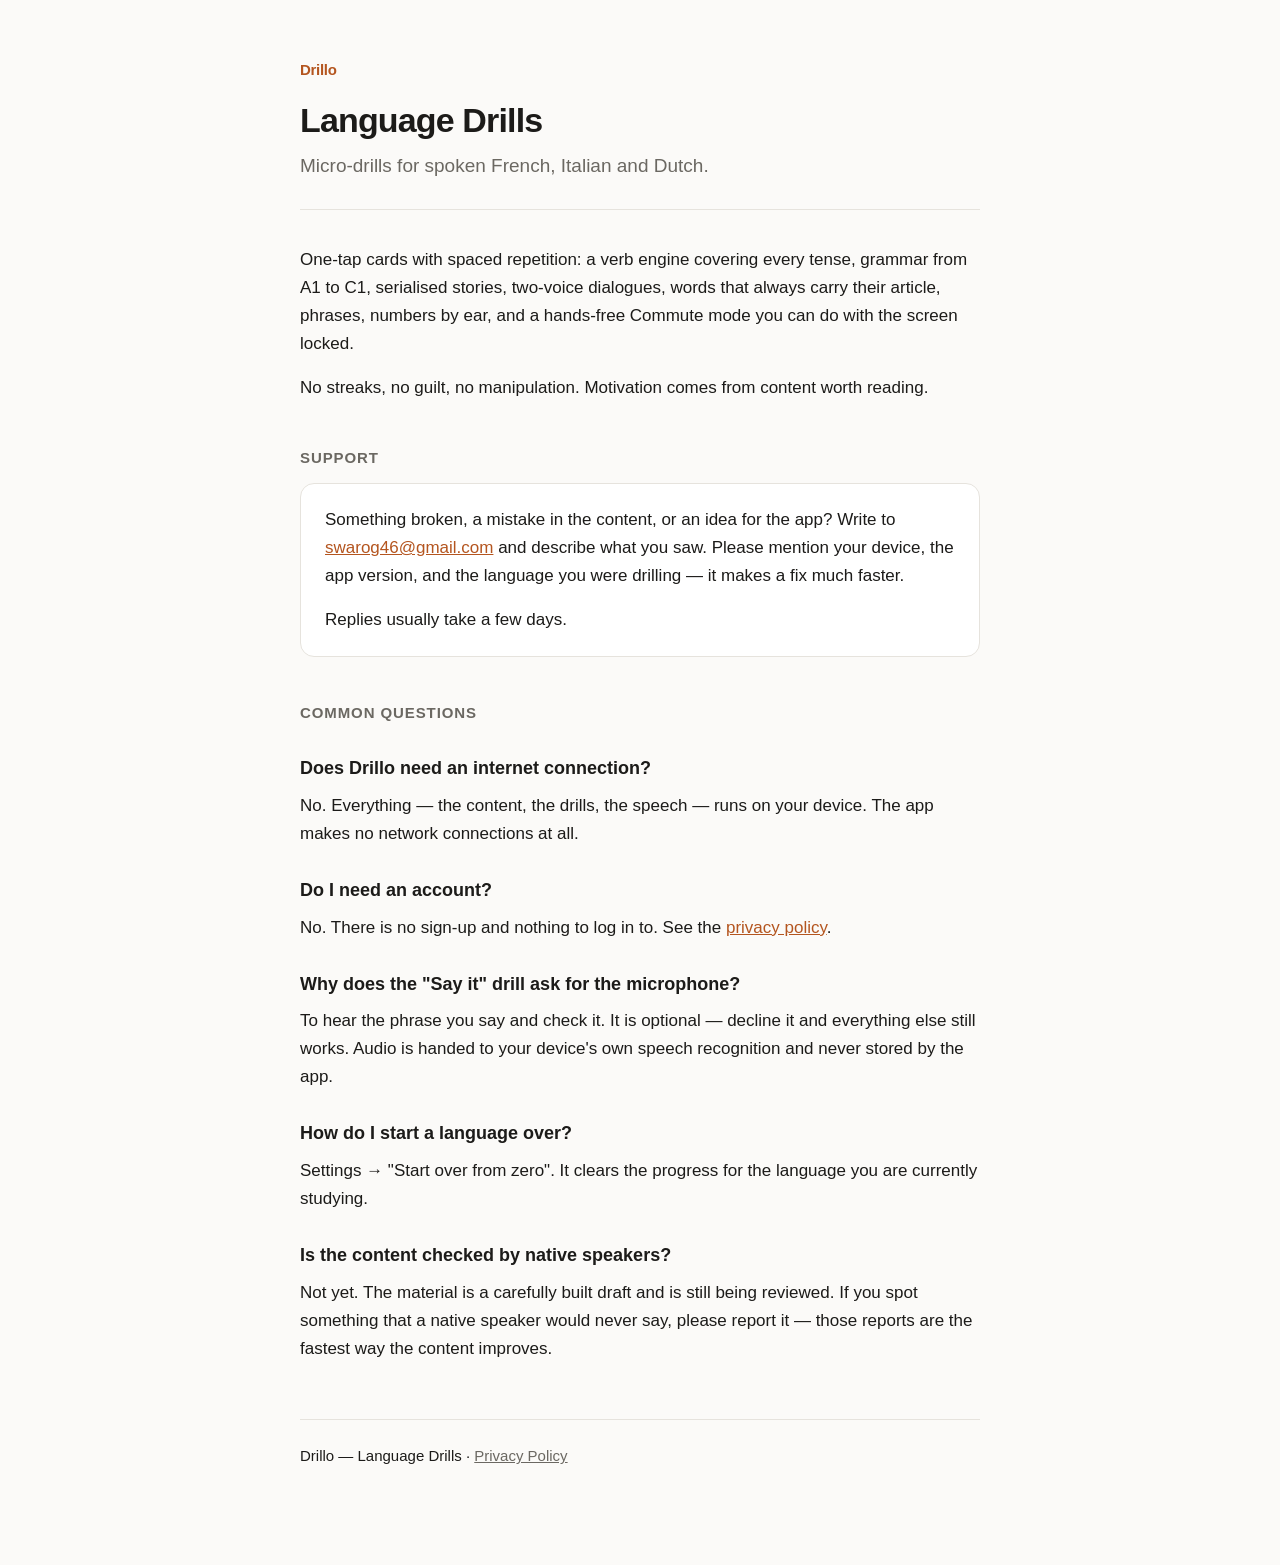
==== index.html @ 1cc0cf23 "Drillo: privacy policy and support page Static pages for the App Store listing. No build step — plai" ====
<!DOCTYPE html>
<html lang="en">
<head>
<meta charset="utf-8">
<meta name="viewport" content="width=device-width, initial-scale=1">
<title>Drillo — Language Drills</title>
<meta name="description" content="Drillo — micro-drills for spoken French, Italian and Dutch. Support and contact.">
<link rel="stylesheet" href="style.css">
</head>
<body>
<div class="wrap">

<header>
  <span class="mark">Drillo</span>
  <h1>Language Drills</h1>
  <p class="lede">Micro-drills for spoken French, Italian and Dutch.</p>
</header>

<p>One-tap cards with spaced repetition: a verb engine covering every tense, grammar from A1 to C1,
serialised stories, two-voice dialogues, words that always carry their article, phrases, numbers by
ear, and a hands-free Commute mode you can do with the screen locked.</p>
<p>No streaks, no guilt, no manipulation. Motivation comes from content worth reading.</p>

<h2>Support</h2>
<div class="card">
  <p>Something broken, a mistake in the content, or an idea for the app? Write to
  <a href="mailto:swarog46@gmail.com">swarog46@gmail.com</a> and describe what you saw. Please mention your
  device, the app version, and the language you were drilling — it makes a fix much faster.</p>
  <p>Replies usually take a few days.</p>
</div>

<h2>Common questions</h2>

<h3>Does Drillo need an internet connection?</h3>
<p>No. Everything — the content, the drills, the speech — runs on your device. The app makes no
network connections at all.</p>

<h3>Do I need an account?</h3>
<p>No. There is no sign-up and nothing to log in to. See the
<a href="privacy.html">privacy policy</a>.</p>

<h3>Why does the "Say it" drill ask for the microphone?</h3>
<p>To hear the phrase you say and check it. It is optional — decline it and everything else still
works. Audio is handed to your device's own speech recognition and never stored by the app.</p>

<h3>How do I start a language over?</h3>
<p>Settings → "Start over from zero". It clears the progress for the language you are currently
studying.</p>

<h3>Is the content checked by native speakers?</h3>
<p>Not yet. The material is a carefully built draft and is still being reviewed. If you spot
something that a native speaker would never say, please report it — those reports are the fastest
way the content improves.</p>

<footer>
  <p>Drillo — Language Drills · <a href="privacy.html">Privacy Policy</a></p>
</footer>

</div>
</body>
</html>
---- style.css ----
:root {
  --bg: #fbfaf8;
  --surface: #ffffff;
  --text: #1c1b19;
  --muted: #6b6862;
  --rule: #e6e3dd;
  --accent: #b4551f;
}
@media (prefers-color-scheme: dark) {
  :root {
    --bg: #171614;
    --surface: #201f1c;
    --text: #eceae5;
    --muted: #9c9891;
    --rule: #33312d;
    --accent: #e08a4f;
  }
}
* { box-sizing: border-box; }
html { -webkit-text-size-adjust: 100%; }
body {
  margin: 0;
  background: var(--bg);
  color: var(--text);
  font: 17px/1.65 -apple-system, BlinkMacSystemFont, "Segoe UI", Inter, Roboto, Helvetica, Arial, sans-serif;
  padding: 0 20px 80px;
}
.wrap { max-width: 680px; margin: 0 auto; }
header { padding: 56px 0 28px; border-bottom: 1px solid var(--rule); margin-bottom: 36px; }
.mark {
  display: inline-block; font-weight: 700; letter-spacing: -0.02em;
  font-size: 15px; color: var(--accent); text-decoration: none; margin-bottom: 18px;
}
h1 { font-size: 34px; line-height: 1.15; letter-spacing: -0.025em; margin: 0 0 10px; font-weight: 700; }
h2 {
  font-size: 15px; letter-spacing: 0.06em; text-transform: uppercase;
  color: var(--muted); margin: 44px 0 12px; font-weight: 600;
}
h3 { font-size: 18px; margin: 28px 0 8px; font-weight: 600; }
p, li { color: var(--text); }
p { margin: 0 0 16px; }
ul { margin: 0 0 16px; padding-left: 22px; }
li { margin-bottom: 8px; }
a { color: var(--accent); }
.lede { font-size: 19px; color: var(--muted); margin-bottom: 0; }
.date { font-size: 15px; color: var(--muted); margin: 0; }
.card {
  background: var(--surface); border: 1px solid var(--rule); border-radius: 14px;
  padding: 22px 24px; margin: 0 0 20px;
}
.card p:last-child, .card ul:last-child { margin-bottom: 0; }
.big { font-size: 19px; font-weight: 600; margin-bottom: 12px; }
footer {
  margin-top: 56px; padding-top: 24px; border-top: 1px solid var(--rule);
  color: var(--muted); font-size: 15px;
}
footer a { color: var(--muted); }
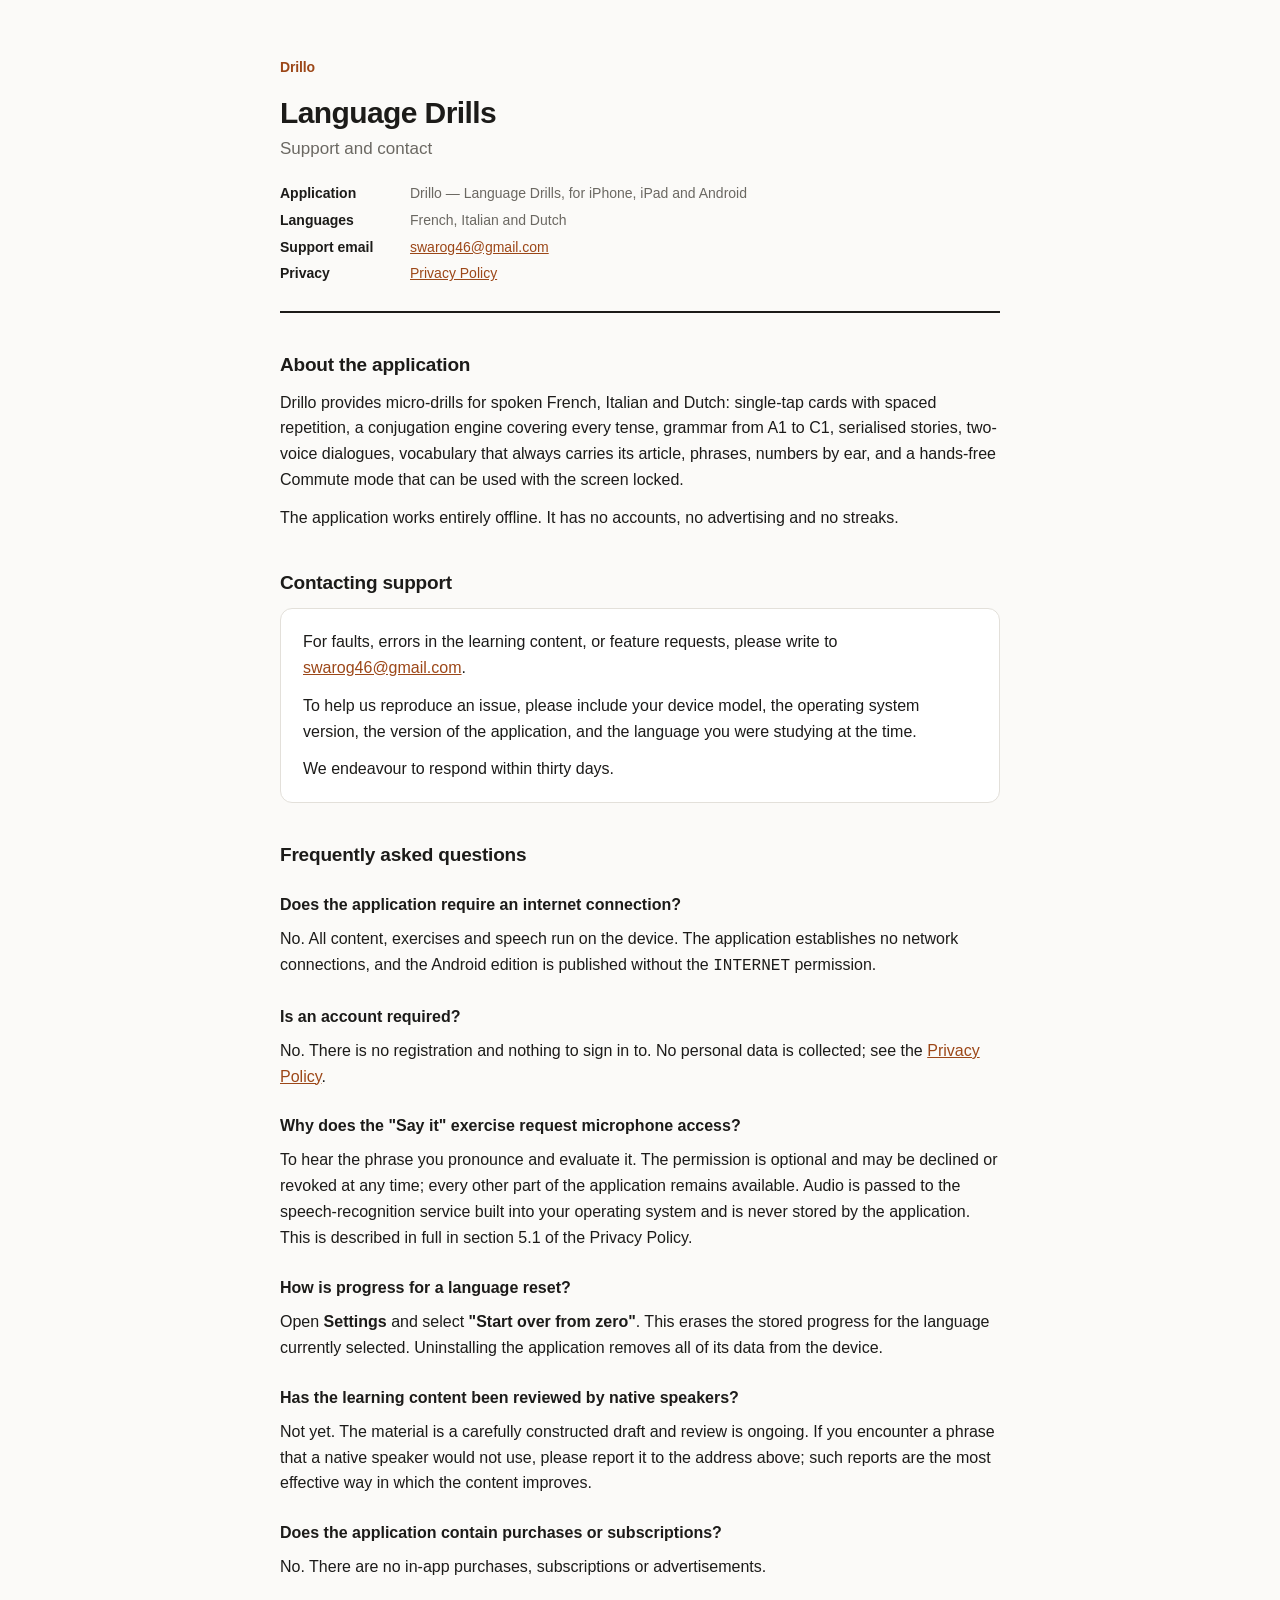
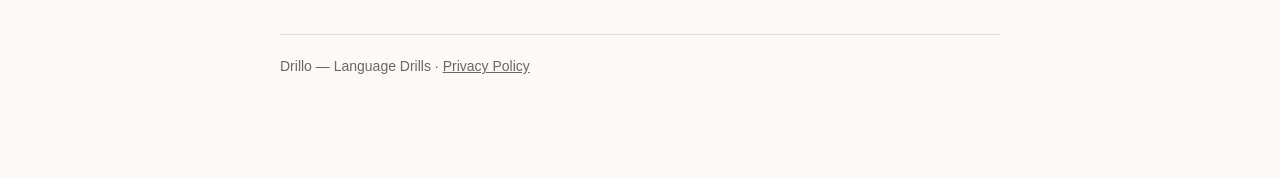
==== commit 26a592f4: "Rewrite the policy as a formal numbered document Seventeen numbered sections with a table of content" ====
--- a/index.html
+++ b/index.html
@@ -4,7 +4,7 @@
 <meta charset="utf-8">
 <meta name="viewport" content="width=device-width, initial-scale=1">
 <title>Drillo — Language Drills</title>
-<meta name="description" content="Drillo — micro-drills for spoken French, Italian and Dutch. Support and contact.">
+<meta name="description" content="Drillo — Language Drills. Support, contact details and frequently asked questions for the iOS and Android application.">
 <link rel="stylesheet" href="style.css">
 </head>
 <body>
@@ -13,44 +13,59 @@
 <header>
   <span class="mark">Drillo</span>
   <h1>Language Drills</h1>
-  <p class="lede">Micro-drills for spoken French, Italian and Dutch.</p>
+  <p class="sub">Support and contact</p>
+  <dl class="meta">
+    <div><dt>Application</dt><dd>Drillo — Language Drills, for iPhone, iPad and Android</dd></div>
+    <div><dt>Languages</dt><dd>French, Italian and Dutch</dd></div>
+    <div><dt>Support email</dt><dd><a href="mailto:swarog46@gmail.com">swarog46@gmail.com</a></dd></div>
+    <div><dt>Privacy</dt><dd><a href="privacy.html">Privacy Policy</a></dd></div>
+  </dl>
 </header>
 
-<p>One-tap cards with spaced repetition: a verb engine covering every tense, grammar from A1 to C1,
-serialised stories, two-voice dialogues, words that always carry their article, phrases, numbers by
-ear, and a hands-free Commute mode you can do with the screen locked.</p>
-<p>No streaks, no guilt, no manipulation. Motivation comes from content worth reading.</p>
+<h2>About the application</h2>
+<p>Drillo provides micro-drills for spoken French, Italian and Dutch: single-tap cards with spaced
+repetition, a conjugation engine covering every tense, grammar from A1 to C1, serialised stories,
+two-voice dialogues, vocabulary that always carries its article, phrases, numbers by ear, and a
+hands-free Commute mode that can be used with the screen locked.</p>
+<p>The application works entirely offline. It has no accounts, no advertising and no streaks.</p>
 
-<h2>Support</h2>
+<h2>Contacting support</h2>
 <div class="card">
-  <p>Something broken, a mistake in the content, or an idea for the app? Write to
-  <a href="mailto:swarog46@gmail.com">swarog46@gmail.com</a> and describe what you saw. Please mention your
-  device, the app version, and the language you were drilling — it makes a fix much faster.</p>
-  <p>Replies usually take a few days.</p>
+  <p>For faults, errors in the learning content, or feature requests, please write to
+  <a href="mailto:swarog46@gmail.com">swarog46@gmail.com</a>.</p>
+  <p>To help us reproduce an issue, please include your device model, the operating system version,
+  the version of the application, and the language you were studying at the time.</p>
+  <p>We endeavour to respond within thirty days.</p>
 </div>
 
-<h2>Common questions</h2>
+<h2>Frequently asked questions</h2>
 
-<h3>Does Drillo need an internet connection?</h3>
-<p>No. Everything — the content, the drills, the speech — runs on your device. The app makes no
-network connections at all.</p>
+<h3>Does the application require an internet connection?</h3>
+<p>No. All content, exercises and speech run on the device. The application establishes no network
+connections, and the Android edition is published without the <code>INTERNET</code> permission.</p>
 
-<h3>Do I need an account?</h3>
-<p>No. There is no sign-up and nothing to log in to. See the
-<a href="privacy.html">privacy policy</a>.</p>
+<h3>Is an account required?</h3>
+<p>No. There is no registration and nothing to sign in to. No personal data is collected; see the
+<a href="privacy.html">Privacy Policy</a>.</p>
 
-<h3>Why does the "Say it" drill ask for the microphone?</h3>
-<p>To hear the phrase you say and check it. It is optional — decline it and everything else still
-works. Audio is handed to your device's own speech recognition and never stored by the app.</p>
+<h3>Why does the "Say it" exercise request microphone access?</h3>
+<p>To hear the phrase you pronounce and evaluate it. The permission is optional and may be declined
+or revoked at any time; every other part of the application remains available. Audio is passed to
+the speech-recognition service built into your operating system and is never stored by the
+application. This is described in full in section 5.1 of the Privacy Policy.</p>
 
-<h3>How do I start a language over?</h3>
-<p>Settings → "Start over from zero". It clears the progress for the language you are currently
-studying.</p>
+<h3>How is progress for a language reset?</h3>
+<p>Open <b>Settings</b> and select <b>"Start over from zero"</b>. This erases the stored progress for
+the language currently selected. Uninstalling the application removes all of its data from the
+device.</p>
 
-<h3>Is the content checked by native speakers?</h3>
-<p>Not yet. The material is a carefully built draft and is still being reviewed. If you spot
-something that a native speaker would never say, please report it — those reports are the fastest
-way the content improves.</p>
+<h3>Has the learning content been reviewed by native speakers?</h3>
+<p>Not yet. The material is a carefully constructed draft and review is ongoing. If you encounter a
+phrase that a native speaker would not use, please report it to the address above; such reports are
+the most effective way in which the content improves.</p>
+
+<h3>Does the application contain purchases or subscriptions?</h3>
+<p>No. There are no in-app purchases, subscriptions or advertisements.</p>
 
 <footer>
   <p>Drillo — Language Drills · <a href="privacy.html">Privacy Policy</a></p>
--- a/style.css
+++ b/style.css
@@ -3,8 +3,8 @@
   --surface: #ffffff;
   --text: #1c1b19;
   --muted: #6b6862;
-  --rule: #e6e3dd;
-  --accent: #b4551f;
+  --rule: #e3e0da;
+  --accent: #9c4718;
 }
 @media (prefers-color-scheme: dark) {
   :root {
@@ -22,36 +22,59 @@
   margin: 0;
   background: var(--bg);
   color: var(--text);
-  font: 17px/1.65 -apple-system, BlinkMacSystemFont, "Segoe UI", Inter, Roboto, Helvetica, Arial, sans-serif;
-  padding: 0 20px 80px;
+  font: 16px/1.62 -apple-system, BlinkMacSystemFont, "Segoe UI", Inter, Roboto, Helvetica, Arial, sans-serif;
+  padding: 0 20px 90px;
 }
-.wrap { max-width: 680px; margin: 0 auto; }
-header { padding: 56px 0 28px; border-bottom: 1px solid var(--rule); margin-bottom: 36px; }
+.wrap { max-width: 720px; margin: 0 auto; }
+
+header { padding: 54px 0 24px; border-bottom: 2px solid var(--text); margin-bottom: 30px; }
 .mark {
-  display: inline-block; font-weight: 700; letter-spacing: -0.02em;
-  font-size: 15px; color: var(--accent); text-decoration: none; margin-bottom: 18px;
+  display: inline-block; font-weight: 700; letter-spacing: -0.01em;
+  font-size: 14px; color: var(--accent); text-decoration: none; margin-bottom: 16px;
 }
-h1 { font-size: 34px; line-height: 1.15; letter-spacing: -0.025em; margin: 0 0 10px; font-weight: 700; }
+h1 { font-size: 30px; line-height: 1.2; letter-spacing: -0.02em; margin: 0 0 4px; font-weight: 700; }
+.sub { font-size: 17px; color: var(--muted); margin: 0 0 18px; }
+
+.meta { margin: 0; font-size: 14px; color: var(--muted); }
+.meta div { display: flex; gap: 8px; padding: 2px 0; }
+.meta dt { min-width: 122px; font-weight: 600; color: var(--text); }
+.meta dd { margin: 0; }
+
 h2 {
-  font-size: 15px; letter-spacing: 0.06em; text-transform: uppercase;
-  color: var(--muted); margin: 44px 0 12px; font-weight: 600;
+  font-size: 19px; line-height: 1.3; letter-spacing: -0.01em;
+  margin: 40px 0 12px; font-weight: 700; scroll-margin-top: 16px;
 }
-h3 { font-size: 18px; margin: 28px 0 8px; font-weight: 600; }
-p, li { color: var(--text); }
-p { margin: 0 0 16px; }
-ul { margin: 0 0 16px; padding-left: 22px; }
-li { margin-bottom: 8px; }
+h3 { font-size: 16px; margin: 24px 0 8px; font-weight: 650; }
+
+p { margin: 0 0 12px; }
 a { color: var(--accent); }
-.lede { font-size: 19px; color: var(--muted); margin-bottom: 0; }
-.date { font-size: 15px; color: var(--muted); margin: 0; }
+
+/* Numbered clauses with a hanging indent */
+.c { padding-left: 2.9em; text-indent: -2.9em; margin: 0 0 11px; }
+.c > b { font-weight: 600; font-variant-numeric: tabular-nums; }
+
+ul.alpha { list-style: none; padding: 0; margin: 0 0 12px 2.9em; }
+ul.alpha li { padding-left: 1.9em; text-indent: -1.9em; margin-bottom: 7px; }
+
+nav.toc {
+  background: var(--surface); border: 1px solid var(--rule); border-radius: 12px;
+  padding: 20px 24px; margin: 0 0 8px;
+}
+nav.toc h2 { margin: 0 0 10px; font-size: 14px; letter-spacing: 0.05em; text-transform: uppercase; color: var(--muted); }
+nav.toc ol { list-style: none; padding: 0; margin: 0; columns: 2; column-gap: 32px; font-size: 14.5px; }
+nav.toc li { margin-bottom: 5px; break-inside: avoid; }
+nav.toc a { text-decoration: none; color: var(--text); }
+nav.toc a:hover { color: var(--accent); text-decoration: underline; }
+@media (max-width: 560px) { nav.toc ol { columns: 1; } }
+
 .card {
-  background: var(--surface); border: 1px solid var(--rule); border-radius: 14px;
-  padding: 22px 24px; margin: 0 0 20px;
+  background: var(--surface); border: 1px solid var(--rule); border-radius: 12px;
+  padding: 20px 22px; margin: 0 0 18px;
 }
-.card p:last-child, .card ul:last-child { margin-bottom: 0; }
-.big { font-size: 19px; font-weight: 600; margin-bottom: 12px; }
+.card p:last-child { margin-bottom: 0; }
+
 footer {
-  margin-top: 56px; padding-top: 24px; border-top: 1px solid var(--rule);
-  color: var(--muted); font-size: 15px;
+  margin-top: 54px; padding-top: 20px; border-top: 1px solid var(--rule);
+  color: var(--muted); font-size: 14px;
 }
 footer a { color: var(--muted); }
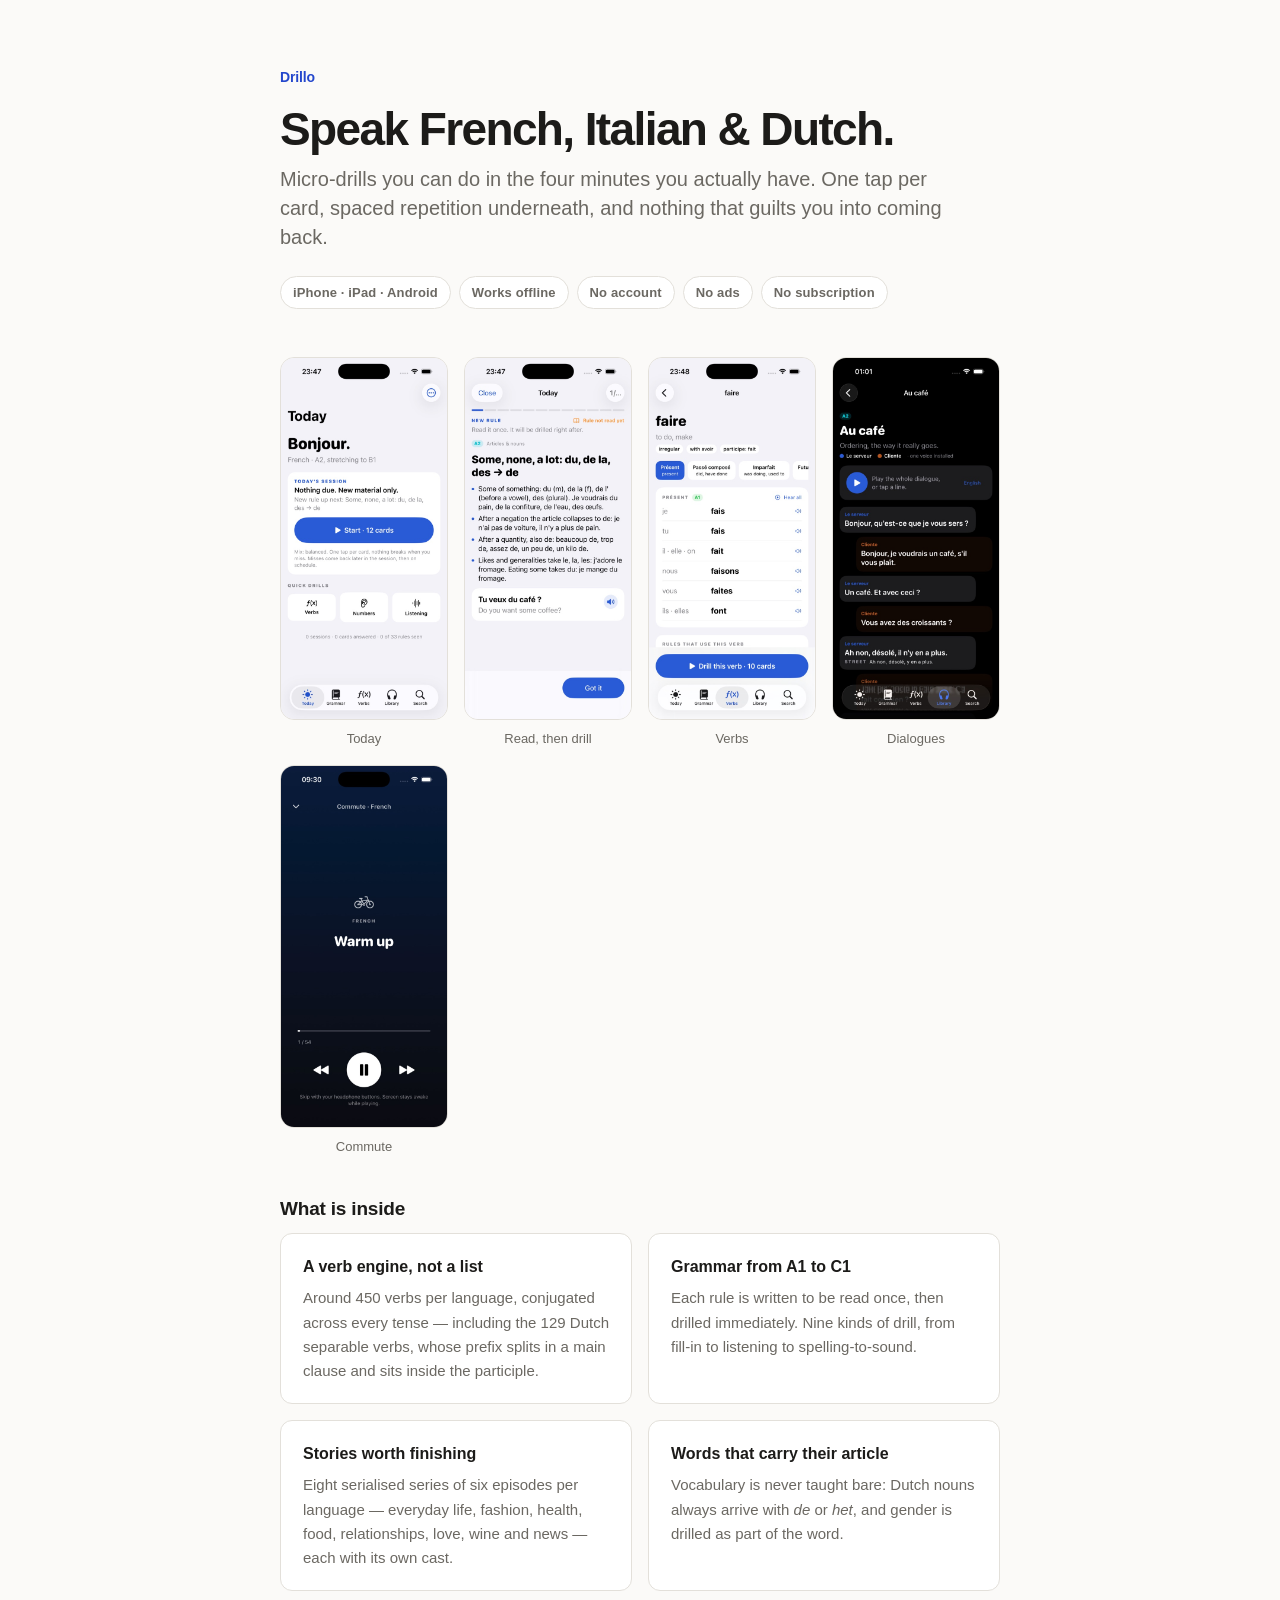
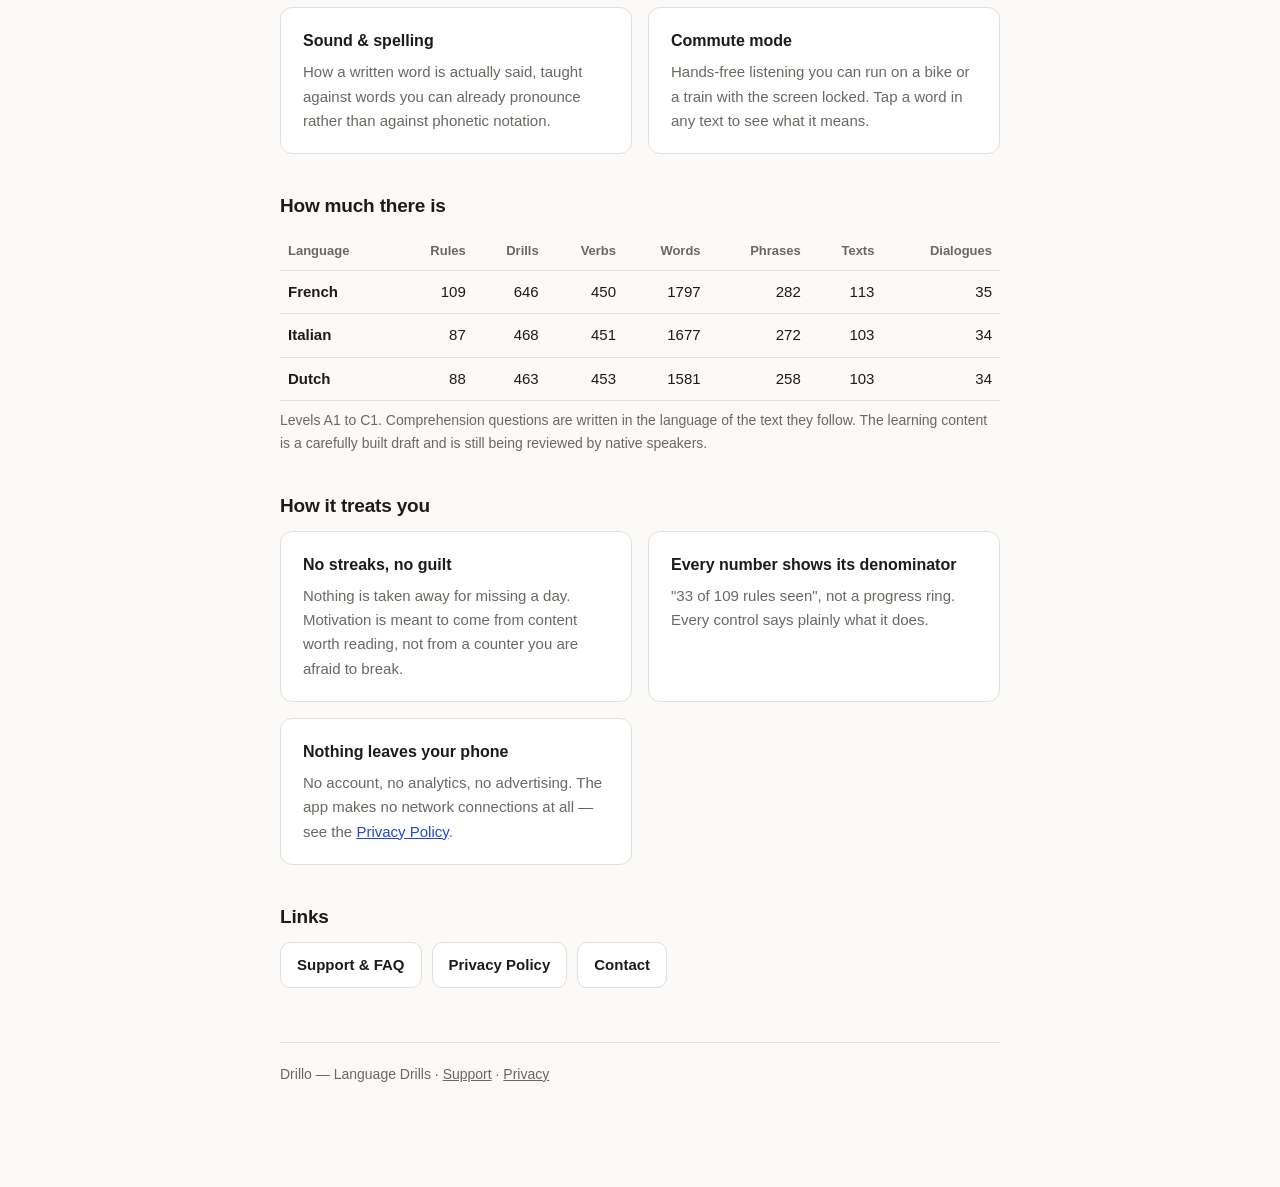
==== commit 14534de9: "Add a marketing landing page, move support to its own URL App Store Connect takes three separate lin" ====
--- a/index.html
+++ b/index.html
@@ -4,71 +4,115 @@
 <meta charset="utf-8">
 <meta name="viewport" content="width=device-width, initial-scale=1">
 <title>Drillo — Language Drills</title>
-<meta name="description" content="Drillo — Language Drills. Support, contact details and frequently asked questions for the iOS and Android application.">
+<meta name="description" content="Drillo — micro-drills for spoken French, Italian and Dutch. Spaced repetition, a verb engine covering every tense, grammar from A1 to C1, serialised stories and a hands-free Commute mode. Works entirely offline.">
+<meta property="og:title" content="Drillo — Language Drills">
+<meta property="og:description" content="Micro-drills for spoken French, Italian and Dutch. Works entirely offline.">
+<meta property="og:type" content="website">
 <link rel="stylesheet" href="style.css">
 </head>
 <body>
 <div class="wrap">
 
-<header>
+<header class="hero">
   <span class="mark">Drillo</span>
-  <h1>Language Drills</h1>
-  <p class="sub">Support and contact</p>
-  <dl class="meta">
-    <div><dt>Application</dt><dd>Drillo — Language Drills, for iPhone, iPad and Android</dd></div>
-    <div><dt>Languages</dt><dd>French, Italian and Dutch</dd></div>
-    <div><dt>Support email</dt><dd><a href="mailto:swarog46@gmail.com">swarog46@gmail.com</a></dd></div>
-    <div><dt>Privacy</dt><dd><a href="privacy.html">Privacy Policy</a></dd></div>
-  </dl>
+  <h1>Speak French, Italian&nbsp;&amp;&nbsp;Dutch.</h1>
+  <p class="tag">Micro-drills you can do in the four minutes you actually have. One tap per card,
+  spaced repetition underneath, and nothing that guilts you into coming back.</p>
+  <ul class="badges">
+    <li>iPhone · iPad · Android</li>
+    <li>Works offline</li>
+    <li>No account</li>
+    <li>No ads</li>
+    <li>No subscription</li>
+  </ul>
 </header>
 
-<h2>About the application</h2>
-<p>Drillo provides micro-drills for spoken French, Italian and Dutch: single-tap cards with spaced
-repetition, a conjugation engine covering every tense, grammar from A1 to C1, serialised stories,
-two-voice dialogues, vocabulary that always carries its article, phrases, numbers by ear, and a
-hands-free Commute mode that can be used with the screen locked.</p>
-<p>The application works entirely offline. It has no accounts, no advertising and no streaks.</p>
-
-<h2>Contacting support</h2>
-<div class="card">
-  <p>For faults, errors in the learning content, or feature requests, please write to
-  <a href="mailto:swarog46@gmail.com">swarog46@gmail.com</a>.</p>
-  <p>To help us reproduce an issue, please include your device model, the operating system version,
-  the version of the application, and the language you were studying at the time.</p>
-  <p>We endeavour to respond within thirty days.</p>
+<div class="shots">
+  <figure><img src="images/01-today.jpg" alt="The Today screen, showing the session due and three quick drills" loading="lazy"><figcaption>Today</figcaption></figure>
+  <figure><img src="images/02-session.jpg" alt="A grammar rule presented before it is drilled" loading="lazy"><figcaption>Read, then drill</figcaption></figure>
+  <figure><img src="images/05-verb.jpg" alt="A verb conjugation table" loading="lazy"><figcaption>Verbs</figcaption></figure>
+  <figure><img src="images/24-dialogue.jpg" alt="A two-voice dialogue" loading="lazy"><figcaption>Dialogues</figcaption></figure>
+  <figure><img src="images/42-commute-playing.jpg" alt="Commute mode playing with the screen locked" loading="lazy"><figcaption>Commute</figcaption></figure>
 </div>
 
-<h2>Frequently asked questions</h2>
+<h2>What is inside</h2>
+<div class="grid">
+  <div class="card">
+    <h3>A verb engine, not a list</h3>
+    <p>Around 450 verbs per language, conjugated across every tense — including the 129 Dutch
+    separable verbs, whose prefix splits in a main clause and sits inside the participle.</p>
+  </div>
+  <div class="card">
+    <h3>Grammar from A1 to C1</h3>
+    <p>Each rule is written to be read once, then drilled immediately. Nine kinds of drill, from
+    fill-in to listening to spelling-to-sound.</p>
+  </div>
+  <div class="card">
+    <h3>Stories worth finishing</h3>
+    <p>Eight serialised series of six episodes per language — everyday life, fashion, health, food,
+    relationships, love, wine and news — each with its own cast.</p>
+  </div>
+  <div class="card">
+    <h3>Words that carry their article</h3>
+    <p>Vocabulary is never taught bare: Dutch nouns always arrive with <i>de</i> or <i>het</i>, and
+    gender is drilled as part of the word.</p>
+  </div>
+  <div class="card">
+    <h3>Sound &amp; spelling</h3>
+    <p>How a written word is actually said, taught against words you can already pronounce rather
+    than against phonetic notation.</p>
+  </div>
+  <div class="card">
+    <h3>Commute mode</h3>
+    <p>Hands-free listening you can run on a bike or a train with the screen locked. Tap a word in
+    any text to see what it means.</p>
+  </div>
+</div>
 
-<h3>Does the application require an internet connection?</h3>
-<p>No. All content, exercises and speech run on the device. The application establishes no network
-connections, and the Android edition is published without the <code>INTERNET</code> permission.</p>
+<h2>How much there is</h2>
+<div class="scroll-x">
+<table class="langs">
+  <thead>
+    <tr><th>Language</th><th>Rules</th><th>Drills</th><th>Verbs</th><th>Words</th><th>Phrases</th><th>Texts</th><th>Dialogues</th></tr>
+  </thead>
+  <tbody>
+    <tr><td>French</td><td>109</td><td>646</td><td>450</td><td>1797</td><td>282</td><td>113</td><td>35</td></tr>
+    <tr><td>Italian</td><td>87</td><td>468</td><td>451</td><td>1677</td><td>272</td><td>103</td><td>34</td></tr>
+    <tr><td>Dutch</td><td>88</td><td>463</td><td>453</td><td>1581</td><td>258</td><td>103</td><td>34</td></tr>
+  </tbody>
+</table>
+</div>
+<p class="note">Levels A1 to C1. Comprehension questions are written in the language of the text they
+follow. The learning content is a carefully built draft and is still being reviewed by native
+speakers.</p>
 
-<h3>Is an account required?</h3>
-<p>No. There is no registration and nothing to sign in to. No personal data is collected; see the
-<a href="privacy.html">Privacy Policy</a>.</p>
+<h2>How it treats you</h2>
+<div class="grid">
+  <div class="card">
+    <h3>No streaks, no guilt</h3>
+    <p>Nothing is taken away for missing a day. Motivation is meant to come from content worth
+    reading, not from a counter you are afraid to break.</p>
+  </div>
+  <div class="card">
+    <h3>Every number shows its denominator</h3>
+    <p>"33 of 109 rules seen", not a progress ring. Every control says plainly what it does.</p>
+  </div>
+  <div class="card">
+    <h3>Nothing leaves your phone</h3>
+    <p>No account, no analytics, no advertising. The app makes no network connections at all — see
+    the <a href="privacy.html">Privacy Policy</a>.</p>
+  </div>
+</div>
 
-<h3>Why does the "Say it" exercise request microphone access?</h3>
-<p>To hear the phrase you pronounce and evaluate it. The permission is optional and may be declined
-or revoked at any time; every other part of the application remains available. Audio is passed to
-the speech-recognition service built into your operating system and is never stored by the
-application. This is described in full in section 5.1 of the Privacy Policy.</p>
-
-<h3>How is progress for a language reset?</h3>
-<p>Open <b>Settings</b> and select <b>"Start over from zero"</b>. This erases the stored progress for
-the language currently selected. Uninstalling the application removes all of its data from the
-device.</p>
-
-<h3>Has the learning content been reviewed by native speakers?</h3>
-<p>Not yet. The material is a carefully constructed draft and review is ongoing. If you encounter a
-phrase that a native speaker would not use, please report it to the address above; such reports are
-the most effective way in which the content improves.</p>
-
-<h3>Does the application contain purchases or subscriptions?</h3>
-<p>No. There are no in-app purchases, subscriptions or advertisements.</p>
+<h2>Links</h2>
+<ul class="links">
+  <li><a href="support.html">Support &amp; FAQ</a></li>
+  <li><a href="privacy.html">Privacy Policy</a></li>
+  <li><a href="mailto:swarog46@gmail.com">Contact</a></li>
+</ul>
 
 <footer>
-  <p>Drillo — Language Drills · <a href="privacy.html">Privacy Policy</a></p>
+  <p>Drillo — Language Drills · <a href="support.html">Support</a> · <a href="privacy.html">Privacy</a></p>
 </footer>
 
 </div>
--- a/style.css
+++ b/style.css
@@ -4,7 +4,7 @@
   --text: #1c1b19;
   --muted: #6b6862;
   --rule: #e3e0da;
-  --accent: #9c4718;
+  --accent: #2447cc;
 }
 @media (prefers-color-scheme: dark) {
   :root {
@@ -13,7 +13,7 @@
     --text: #eceae5;
     --muted: #9c9891;
     --rule: #33312d;
-    --accent: #e08a4f;
+    --accent: #8ba3ff;
   }
 }
 * { box-sizing: border-box; }
@@ -78,3 +78,46 @@
   color: var(--muted); font-size: 14px;
 }
 footer a { color: var(--muted); }
+
+/* ---------- Landing page ---------- */
+.hero { padding: 64px 0 8px; border: 0; margin-bottom: 0; }
+.hero h1 { font-size: 46px; line-height: 1.05; letter-spacing: -0.035em; margin: 0 0 12px; }
+.hero .tag { font-size: 20px; line-height: 1.45; color: var(--muted); margin: 0 0 24px; max-width: 34em; }
+.badges { display: flex; flex-wrap: wrap; gap: 8px; margin: 0 0 8px; padding: 0; list-style: none; }
+.badges li {
+  font-size: 13px; font-weight: 600; letter-spacing: 0.01em;
+  border: 1px solid var(--rule); border-radius: 999px; padding: 5px 12px;
+  color: var(--muted); background: var(--surface);
+}
+
+.shots {
+  display: grid; grid-template-columns: repeat(auto-fit, minmax(150px, 1fr));
+  gap: 16px; margin: 32px 0 8px;
+}
+.shots figure { margin: 0; }
+.shots img {
+  width: 100%; height: auto; display: block;
+  border: 1px solid var(--rule); border-radius: 14px;
+}
+.shots figcaption { font-size: 13px; color: var(--muted); margin-top: 8px; text-align: center; }
+
+.grid { display: grid; grid-template-columns: repeat(auto-fit, minmax(230px, 1fr)); gap: 16px; margin: 0 0 16px; }
+.grid .card { margin: 0; }
+.grid h3 { margin: 0 0 6px; font-size: 16px; }
+.grid p { margin: 0; color: var(--muted); font-size: 15px; }
+
+table.langs { width: 100%; border-collapse: collapse; font-size: 15px; margin: 0 0 8px; }
+table.langs th, table.langs td { text-align: right; padding: 9px 8px; border-bottom: 1px solid var(--rule); }
+table.langs th:first-child, table.langs td:first-child { text-align: left; font-weight: 600; }
+table.langs thead th { font-size: 13px; color: var(--muted); font-weight: 600; white-space: nowrap; }
+table.langs td { font-variant-numeric: tabular-nums; }
+.scroll-x { overflow-x: auto; -webkit-overflow-scrolling: touch; }
+
+.links { display: flex; flex-wrap: wrap; gap: 10px; margin: 8px 0 0; padding: 0; list-style: none; }
+.links a {
+  display: inline-block; text-decoration: none; font-weight: 600; font-size: 15px;
+  border: 1px solid var(--rule); border-radius: 10px; padding: 10px 16px;
+  background: var(--surface); color: var(--text);
+}
+.links a:hover { border-color: var(--accent); color: var(--accent); }
+.note { font-size: 14px; color: var(--muted); }
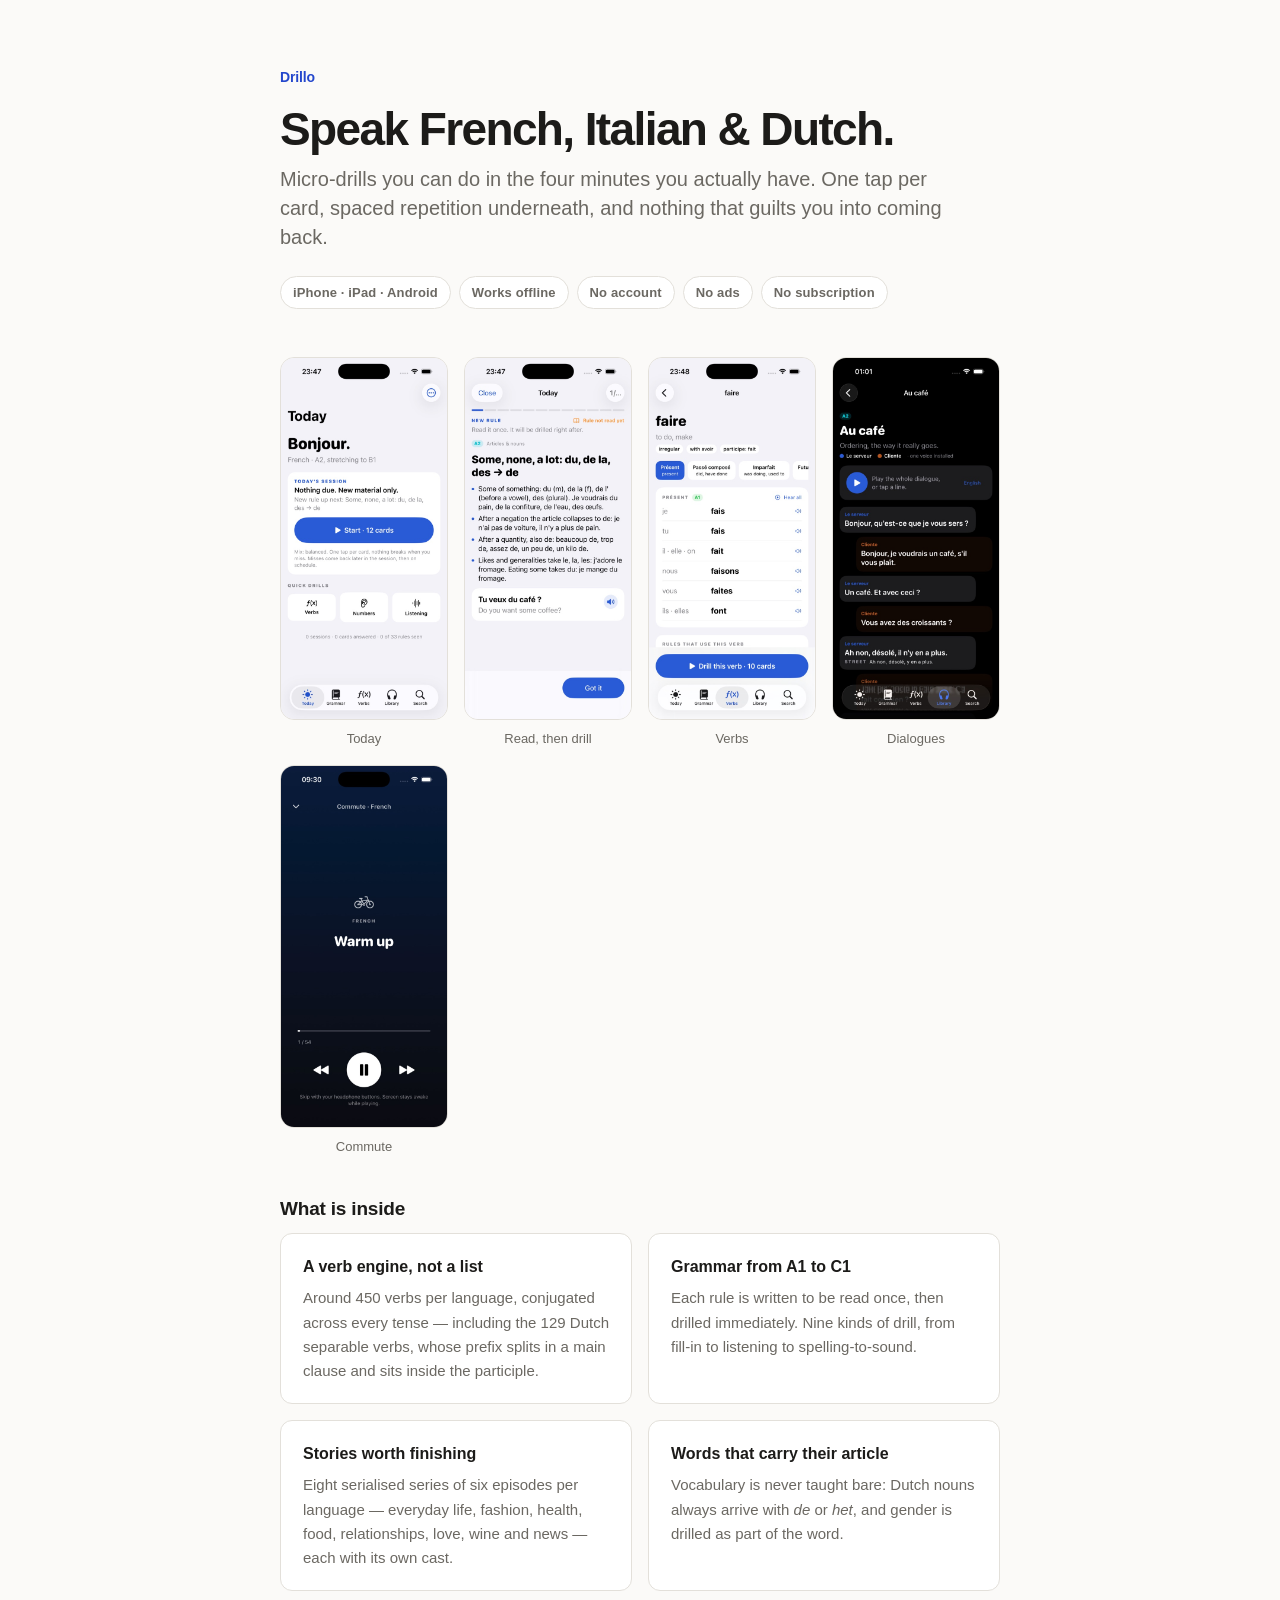
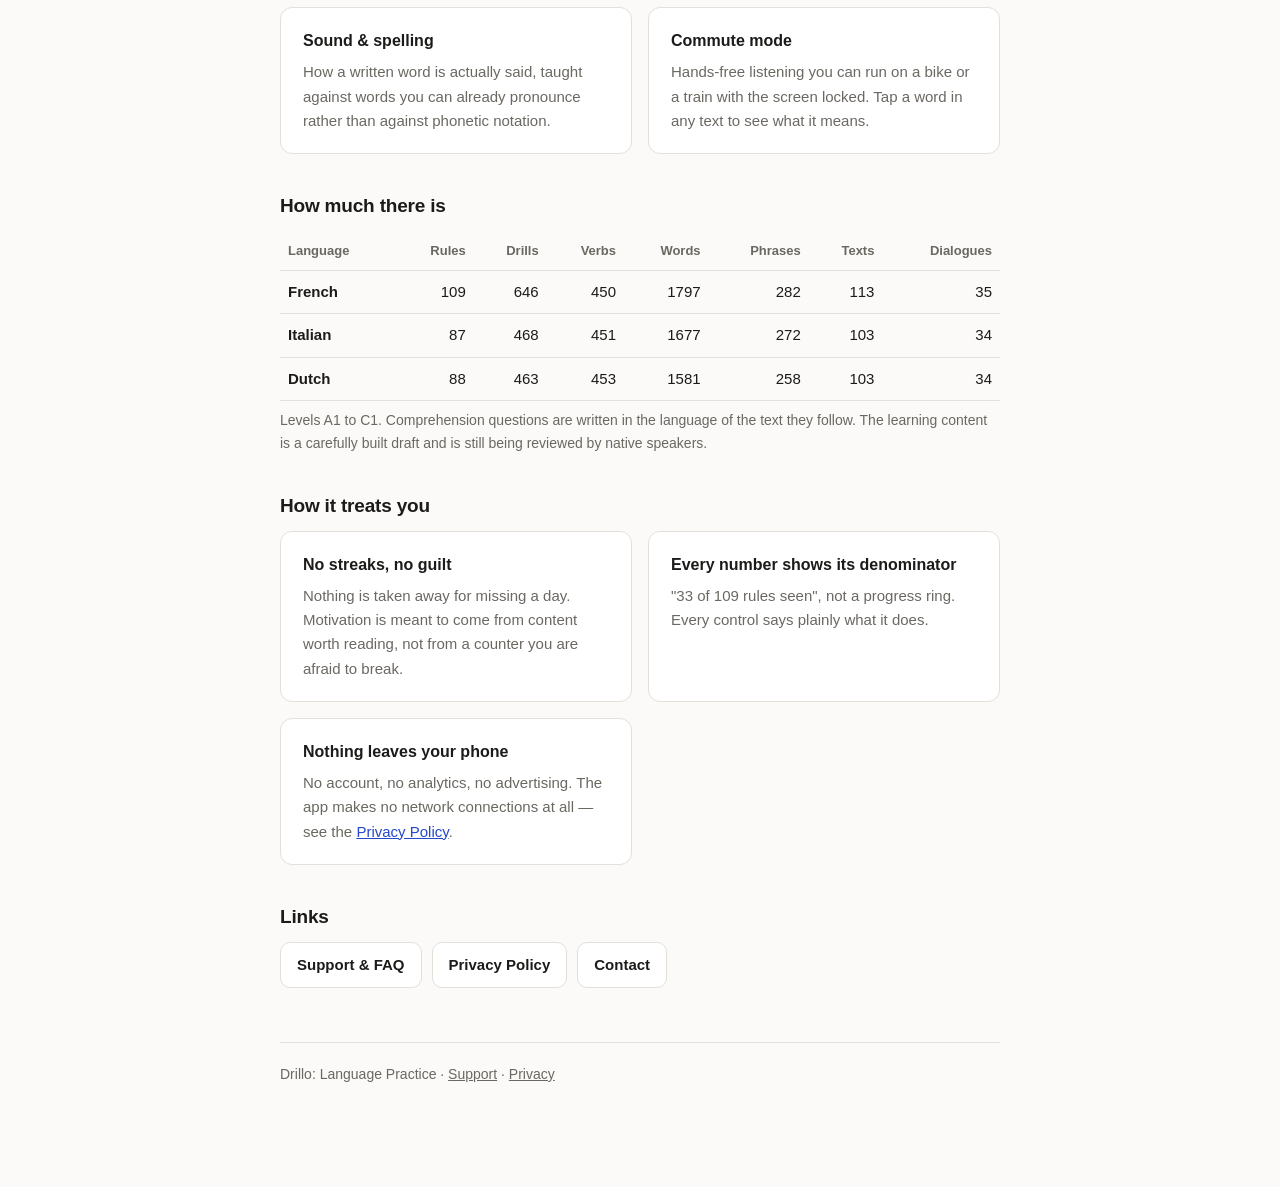
==== commit 89242366: "Trim the policy to what it needs, rename to Drillo: Language Practice Nine sections instead of seven" ====
--- a/index.html
+++ b/index.html
@@ -3,9 +3,9 @@
 <head>
 <meta charset="utf-8">
 <meta name="viewport" content="width=device-width, initial-scale=1">
-<title>Drillo — Language Drills</title>
+<title>Drillo: Language Practice</title>
 <meta name="description" content="Drillo — micro-drills for spoken French, Italian and Dutch. Spaced repetition, a verb engine covering every tense, grammar from A1 to C1, serialised stories and a hands-free Commute mode. Works entirely offline.">
-<meta property="og:title" content="Drillo — Language Drills">
+<meta property="og:title" content="Drillo: Language Practice">
 <meta property="og:description" content="Micro-drills for spoken French, Italian and Dutch. Works entirely offline.">
 <meta property="og:type" content="website">
 <link rel="stylesheet" href="style.css">
@@ -112,7 +112,7 @@
 </ul>
 
 <footer>
-  <p>Drillo — Language Drills · <a href="support.html">Support</a> · <a href="privacy.html">Privacy</a></p>
+  <p>Drillo: Language Practice · <a href="support.html">Support</a> · <a href="privacy.html">Privacy</a></p>
 </footer>
 
 </div>
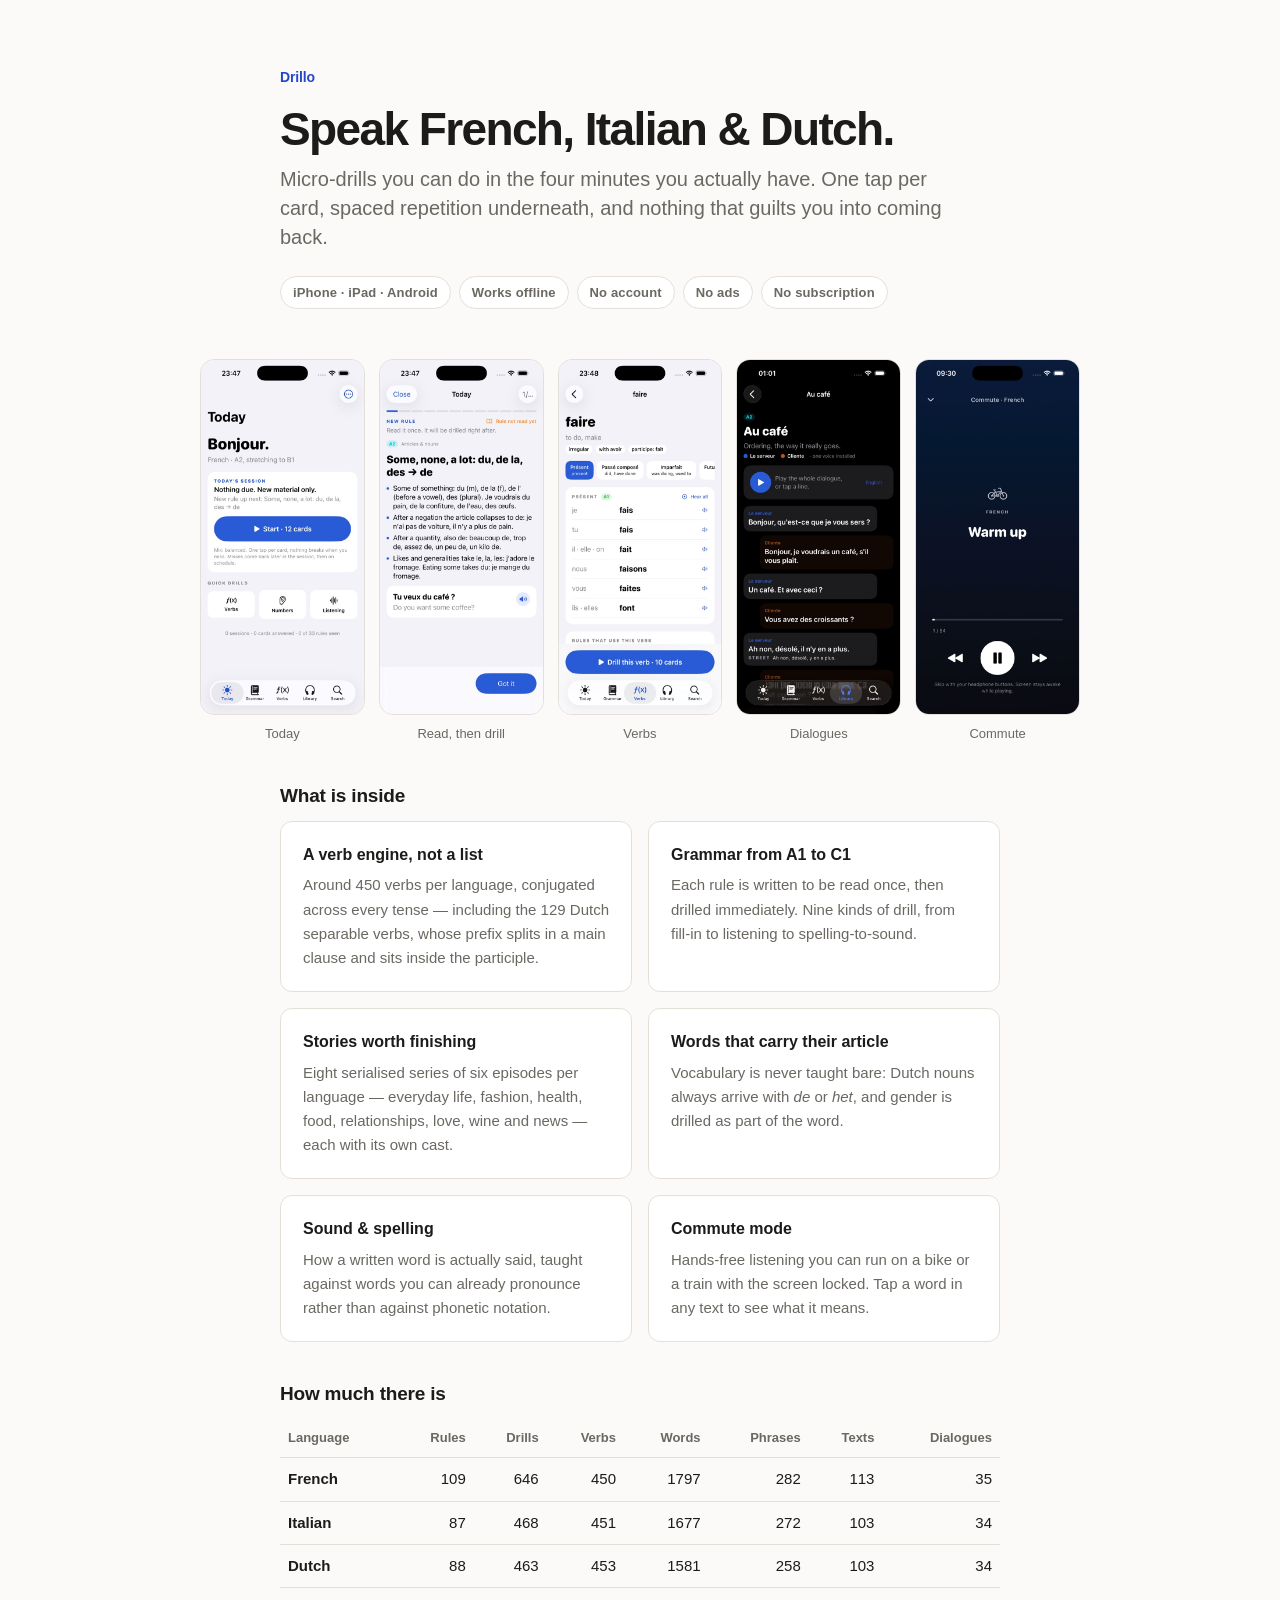
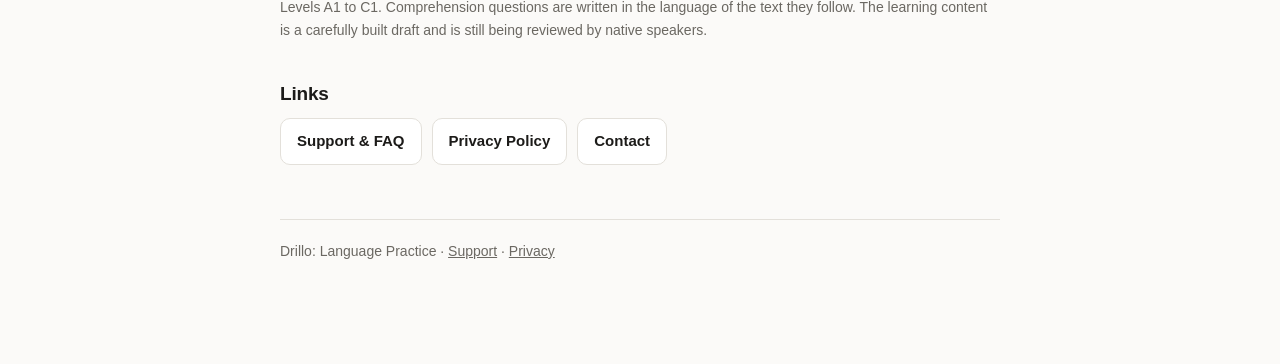
==== commit e8f43692: "Five screenshots in one wider row, drop the principles block The screenshots now sit in a fixed five" ====
--- a/index.html
+++ b/index.html
@@ -86,24 +86,6 @@
 follow. The learning content is a carefully built draft and is still being reviewed by native
 speakers.</p>
 
-<h2>How it treats you</h2>
-<div class="grid">
-  <div class="card">
-    <h3>No streaks, no guilt</h3>
-    <p>Nothing is taken away for missing a day. Motivation is meant to come from content worth
-    reading, not from a counter you are afraid to break.</p>
-  </div>
-  <div class="card">
-    <h3>Every number shows its denominator</h3>
-    <p>"33 of 109 rules seen", not a progress ring. Every control says plainly what it does.</p>
-  </div>
-  <div class="card">
-    <h3>Nothing leaves your phone</h3>
-    <p>No account, no analytics, no advertising. The app makes no network connections at all — see
-    the <a href="privacy.html">Privacy Policy</a>.</p>
-  </div>
-</div>
-
 <h2>Links</h2>
 <ul class="links">
   <li><a href="support.html">Support &amp; FAQ</a></li>
--- a/style.css
+++ b/style.css
@@ -91,9 +91,11 @@
 }
 
 .shots {
-  display: grid; grid-template-columns: repeat(auto-fit, minmax(150px, 1fr));
-  gap: 16px; margin: 32px 0 8px;
+  display: grid; grid-template-columns: repeat(5, 1fr);
+  gap: 14px; margin: 34px -80px 10px;
 }
+@media (max-width: 920px) { .shots { margin-left: 0; margin-right: 0; } }
+@media (max-width: 560px) { .shots { gap: 7px; } .shots figcaption { font-size: 11px; margin-top: 5px; } }
 .shots figure { margin: 0; }
 .shots img {
   width: 100%; height: auto; display: block;
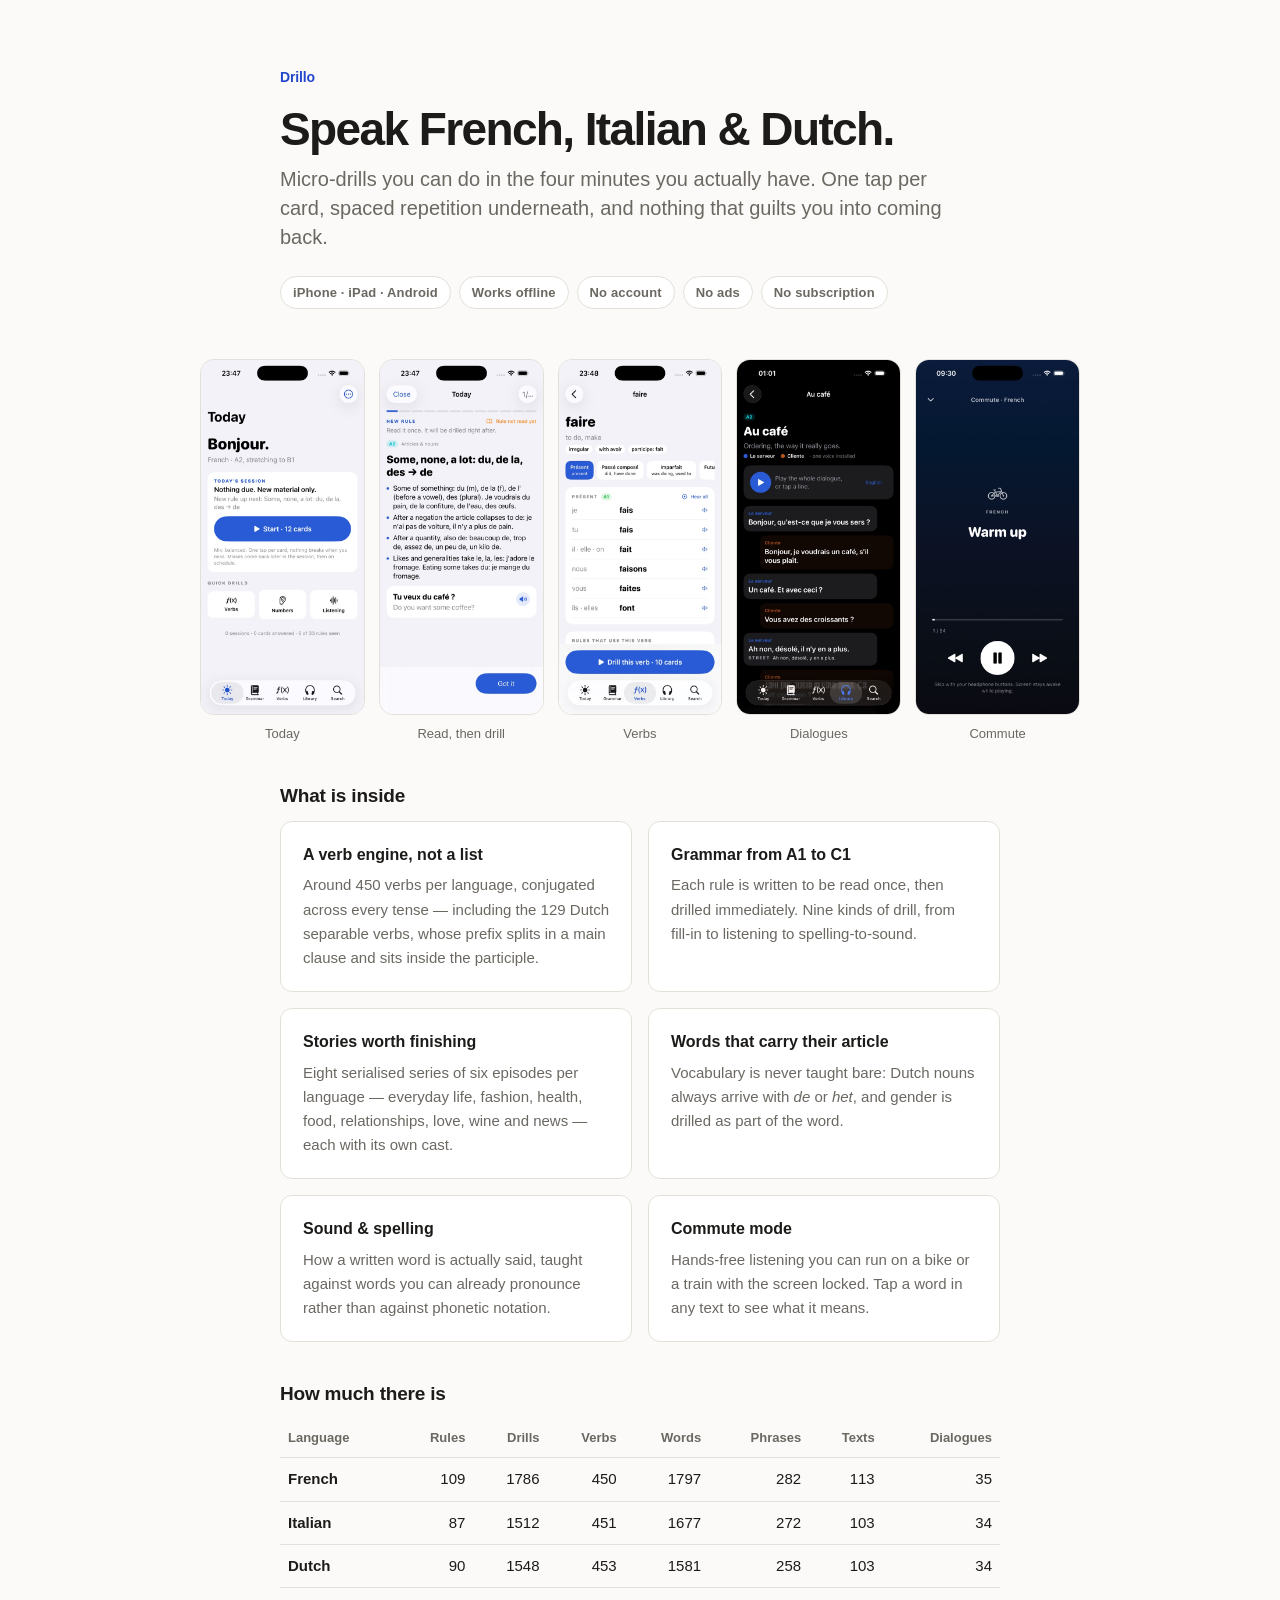
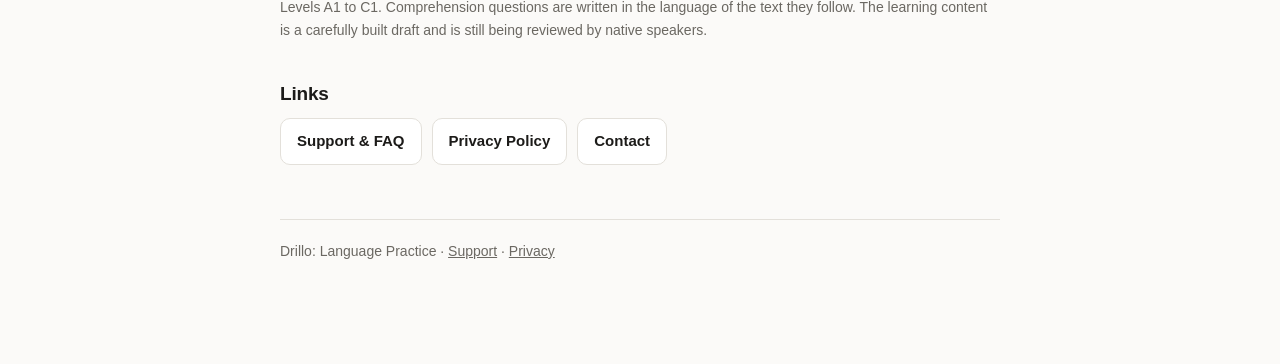
==== commit 01f978ac: "Correct the content counts Counted from the JSON the apps actually read, not from the README, which " ====
--- a/index.html
+++ b/index.html
@@ -8,7 +8,7 @@
 <meta property="og:title" content="Drillo: Language Practice">
 <meta property="og:description" content="Micro-drills for spoken French, Italian and Dutch. Works entirely offline.">
 <meta property="og:type" content="website">
-<link rel="stylesheet" href="style.css">
+<link rel="stylesheet" href="style.css?v=2">
 </head>
 <body>
 <div class="wrap">
@@ -76,9 +76,9 @@
     <tr><th>Language</th><th>Rules</th><th>Drills</th><th>Verbs</th><th>Words</th><th>Phrases</th><th>Texts</th><th>Dialogues</th></tr>
   </thead>
   <tbody>
-    <tr><td>French</td><td>109</td><td>646</td><td>450</td><td>1797</td><td>282</td><td>113</td><td>35</td></tr>
-    <tr><td>Italian</td><td>87</td><td>468</td><td>451</td><td>1677</td><td>272</td><td>103</td><td>34</td></tr>
-    <tr><td>Dutch</td><td>88</td><td>463</td><td>453</td><td>1581</td><td>258</td><td>103</td><td>34</td></tr>
+    <tr><td>French</td><td>109</td><td>1786</td><td>450</td><td>1797</td><td>282</td><td>113</td><td>35</td></tr>
+    <tr><td>Italian</td><td>87</td><td>1512</td><td>451</td><td>1677</td><td>272</td><td>103</td><td>34</td></tr>
+    <tr><td>Dutch</td><td>90</td><td>1548</td><td>453</td><td>1581</td><td>258</td><td>103</td><td>34</td></tr>
   </tbody>
 </table>
 </div>
--- a/style.css
+++ b/style.css
@@ -96,7 +96,7 @@
 }
 @media (max-width: 920px) { .shots { margin-left: 0; margin-right: 0; } }
 @media (max-width: 560px) { .shots { gap: 7px; } .shots figcaption { font-size: 11px; margin-top: 5px; } }
-.shots figure { margin: 0; }
+.shots figure { margin: 0; min-width: 0; }
 .shots img {
   width: 100%; height: auto; display: block;
   border: 1px solid var(--rule); border-radius: 14px;
